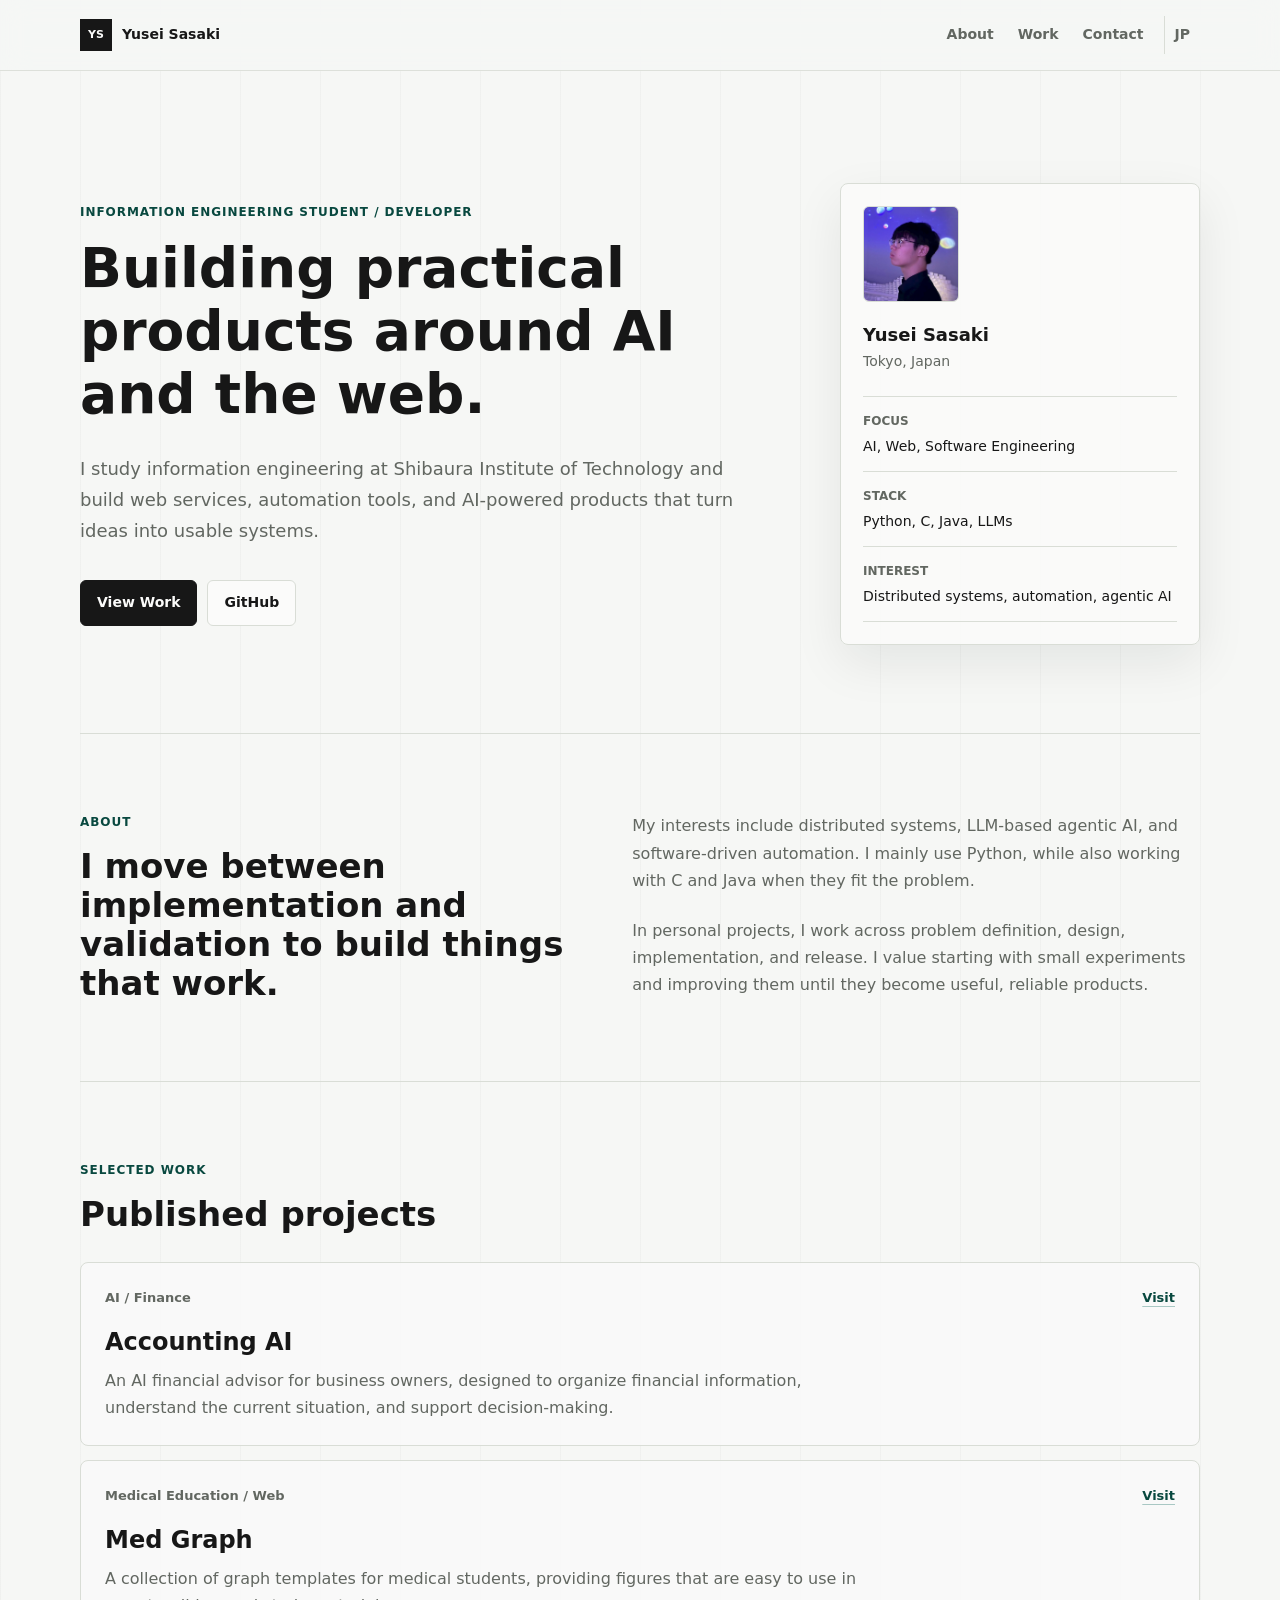
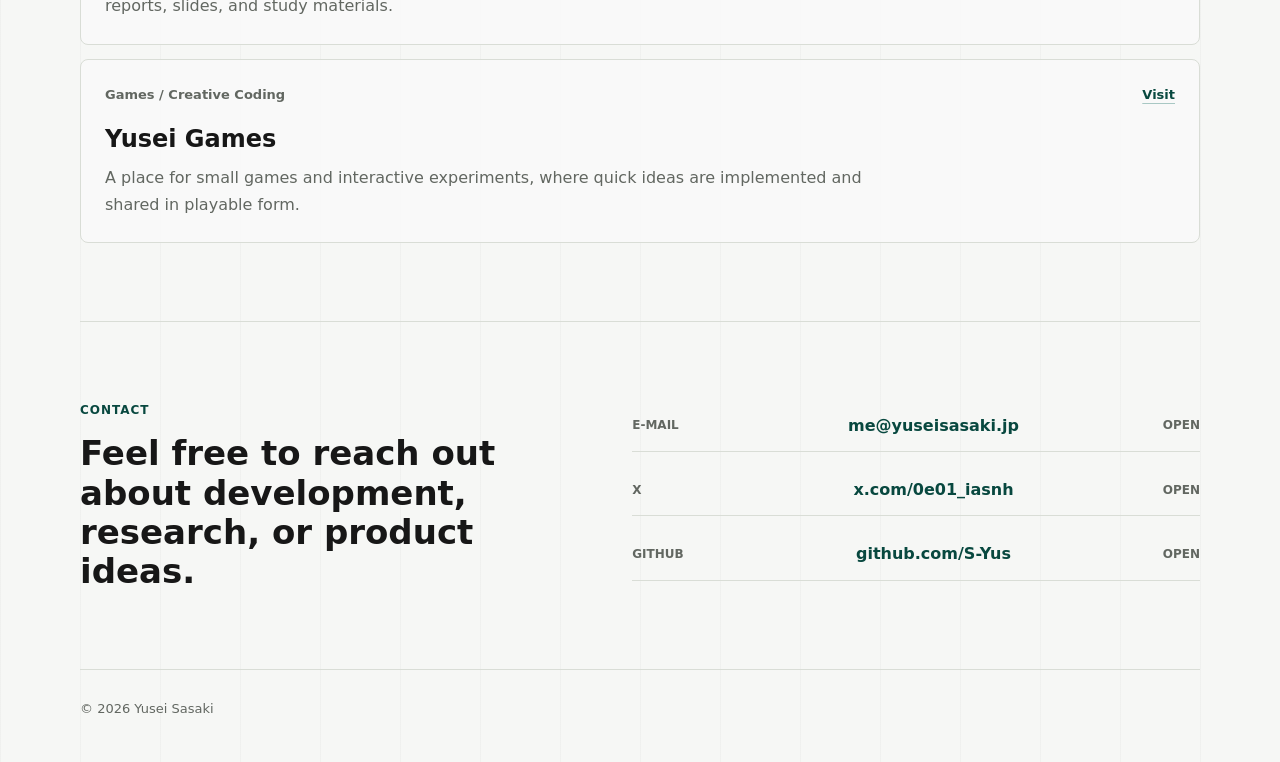
==== en.html @ b70afaa2 "Add English portfolio page" ====
<!DOCTYPE html>
<html lang="en">
<head>
  <meta charset="UTF-8" />
  <meta name="viewport" content="width=device-width, initial-scale=1.0" />
  <meta
    name="description"
    content="Portfolio of Yusei Sasaki, an information engineering student building software around AI, web development, distributed systems, automation, and agentic AI."
  />
  <meta property="og:title" content="Yusei Sasaki | Portfolio" />
  <meta
    property="og:description"
    content="Selected work and profile of Yusei Sasaki, focused on AI, web, and software engineering."
  />
  <meta property="og:type" content="website" />
  <meta property="og:url" content="https://yuseisasaki.jp/en.html" />
  <title>Yusei Sasaki | Portfolio</title>
  <link rel="alternate" hreflang="ja" href="https://yuseisasaki.jp/" />
  <link rel="alternate" hreflang="en" href="https://yuseisasaki.jp/en.html" />
  <link rel="preconnect" href="https://github.com" />
  <link rel="stylesheet" href="style.css?v=20260716-1" />
</head>
<body>
  <header class="site-header">
    <a class="brand" href="#top" aria-label="Yusei Sasaki home">
      <span class="brand-mark">YS</span>
      <span>Yusei Sasaki</span>
    </a>
    <nav class="nav" aria-label="Primary navigation">
      <a href="#about">About</a>
      <a href="#work">Work</a>
      <a href="#contact">Contact</a>
      <a class="language-link" href="index.html" lang="ja">JP</a>
    </nav>
  </header>

  <main id="top">
    <section class="hero" aria-labelledby="hero-title">
      <div class="hero-copy">
        <p class="eyebrow">Information Engineering Student / Developer</p>
        <h1 id="hero-title">Building practical products around AI and the web.</h1>
        <p class="lead">
          I study information engineering at Shibaura Institute of Technology and build web services,
          automation tools, and AI-powered products that turn ideas into usable systems.
        </p>
        <div class="hero-actions" aria-label="Links">
          <a class="button primary" href="#work">View Work</a>
          <a class="button" href="https://github.com/S-Yus" target="_blank" rel="noopener noreferrer">
            GitHub
          </a>
        </div>
      </div>

      <aside class="profile-panel" aria-label="Profile summary">
        <img
          class="avatar"
          src="assets/profile.jpg"
          alt="Yusei Sasaki"
          width="96"
          height="96"
        />
        <div>
          <p class="profile-name">Yusei Sasaki</p>
          <p class="profile-text">Tokyo, Japan</p>
        </div>
        <dl class="facts">
          <div>
            <dt>Focus</dt>
            <dd>AI, Web, Software Engineering</dd>
          </div>
          <div>
            <dt>Stack</dt>
            <dd>Python, C, Java, LLMs</dd>
          </div>
          <div>
            <dt>Interest</dt>
            <dd>Distributed systems, automation, agentic AI</dd>
          </div>
        </dl>
      </aside>
    </section>

    <section id="about" class="section split-section">
      <div>
        <p class="section-label">About</p>
        <h2>I move between implementation and validation to build things that work.</h2>
      </div>
      <div class="section-body">
        <p>
          My interests include distributed systems, LLM-based agentic AI, and software-driven automation.
          I mainly use Python, while also working with C and Java when they fit the problem.
        </p>
        <p>
          In personal projects, I work across problem definition, design, implementation, and release.
          I value starting with small experiments and improving them until they become useful, reliable products.
        </p>
      </div>
    </section>

    <section id="work" class="section">
      <div class="section-heading">
        <p class="section-label">Selected Work</p>
        <h2>Published projects</h2>
      </div>

      <div class="project-list">
        <article class="project-card">
          <div class="project-meta">
            <span>AI / Finance</span>
            <a href="https://accounting-ai.jp" target="_blank" rel="noopener noreferrer">Visit</a>
          </div>
          <h3>Accounting AI</h3>
          <p>
            An AI financial advisor for business owners, designed to organize financial information,
            understand the current situation, and support decision-making.
          </p>
        </article>

        <article class="project-card">
          <div class="project-meta">
            <span>Medical Education / Web</span>
            <a href="https://med-graph.com" target="_blank" rel="noopener noreferrer">Visit</a>
          </div>
          <h3>Med Graph</h3>
          <p>
            A collection of graph templates for medical students, providing figures that are easy to use
            in reports, slides, and study materials.
          </p>
        </article>

        <article class="project-card">
          <div class="project-meta">
            <span>Games / Creative Coding</span>
            <a href="https://yusei-games.com" target="_blank" rel="noopener noreferrer">Visit</a>
          </div>
          <h3>Yusei Games</h3>
          <p>
            A place for small games and interactive experiments, where quick ideas are implemented and
            shared in playable form.
          </p>
        </article>
      </div>
    </section>

    <section id="contact" class="section contact-section">
      <div>
        <p class="section-label">Contact</p>
        <h2>Feel free to reach out about development, research, or product ideas.</h2>
      </div>
      <div class="contact-links">
        <a href="mailto:me@yuseisasaki.jp">
          <span>E-mail</span>
          me@yuseisasaki.jp
        </a>
        <a href="https://x.com/0e01_iasnh?s=11" target="_blank" rel="noopener noreferrer">
          <span>X</span>
          x.com/0e01_iasnh
        </a>
        <a href="https://github.com/S-Yus" target="_blank" rel="noopener noreferrer">
          <span>GitHub</span>
          github.com/S-Yus
        </a>
      </div>
    </section>
  </main>

  <footer class="footer">
    <p>&copy; <span id="year"></span> Yusei Sasaki</p>
  </footer>

  <script src="script.js?v=20260613-1"></script>
</body>
</html>
---- style.css ----
:root {
  --bg: #f6f7f5;
  --surface: #fbfbfa;
  --surface-strong: #ffffff;
  --ink: #171717;
  --muted: #626761;
  --line: #d9ddd6;
  --accent: #0f6b5f;
  --accent-dark: #08483f;
  --shadow: 0 18px 50px rgba(17, 24, 22, 0.08);
}

* {
  box-sizing: border-box;
}

html {
  scroll-behavior: smooth;
  scroll-padding-top: 96px;
}

body {
  margin: 0;
  font-family: Inter, ui-sans-serif, system-ui, -apple-system, BlinkMacSystemFont, "Segoe UI", sans-serif;
  color: var(--ink);
  background:
    linear-gradient(90deg, rgba(23, 23, 23, 0.026) 1px, transparent 1px),
    var(--bg);
  background-size: 80px 80px;
  line-height: 1.7;
  text-rendering: optimizeLegibility;
}

img {
  display: block;
  max-width: 100%;
}

a {
  color: inherit;
  text-decoration: none;
}

a:focus-visible,
button:focus-visible {
  outline: 3px solid rgba(15, 107, 95, 0.28);
  outline-offset: 3px;
}

.site-header {
  position: sticky;
  top: 0;
  z-index: 20;
  display: flex;
  align-items: center;
  justify-content: space-between;
  gap: 24px;
  padding: 16px max(24px, calc((100vw - 1120px) / 2));
  background: rgba(246, 247, 245, 0.9);
  border-bottom: 1px solid rgba(217, 221, 214, 0.86);
  backdrop-filter: blur(14px);
}

.brand {
  display: inline-flex;
  align-items: center;
  gap: 10px;
  min-width: max-content;
  font-size: 14px;
  font-weight: 700;
}

.brand-mark {
  display: grid;
  place-items: center;
  width: 32px;
  height: 32px;
  border: 1px solid var(--ink);
  background: var(--ink);
  color: var(--surface);
  font-size: 11px;
}

.nav {
  display: flex;
  align-items: center;
  gap: 4px;
}

.nav a {
  padding: 7px 10px;
  color: var(--muted);
  font-size: 14px;
  font-weight: 600;
}

.nav a:hover {
  color: var(--ink);
}

.language-link {
  margin-left: 6px;
  border-left: 1px solid var(--line);
  padding-left: 16px;
}

main {
  width: min(1120px, calc(100% - 48px));
  margin: 0 auto;
}

.hero {
  display: grid;
  grid-template-columns: minmax(0, 1fr) 360px;
  gap: 64px;
  align-items: center;
  padding: 112px 0 88px;
}

.hero-copy {
  max-width: 720px;
}

.eyebrow,
.section-label {
  margin: 0 0 14px;
  color: var(--accent-dark);
  font-size: 12px;
  font-weight: 800;
  letter-spacing: 0.08em;
  text-transform: uppercase;
  word-break: keep-all;
}

.hero h1,
.section h2 {
  margin: 0;
  max-width: 760px;
  font-weight: 760;
  line-height: 1.15;
}

.hero h1 {
  font-size: clamp(44px, 4.3vw, 56px);
  max-width: 720px;
}

.keep-word {
  white-space: nowrap;
}

.lead {
  max-width: 670px;
  margin: 28px 0 0;
  color: var(--muted);
  font-size: 18px;
}

.hero-actions {
  display: flex;
  flex-wrap: wrap;
  gap: 10px;
  margin-top: 34px;
}

.button {
  display: inline-flex;
  align-items: center;
  justify-content: center;
  min-height: 44px;
  padding: 10px 16px;
  border: 1px solid var(--line);
  border-radius: 6px;
  background: var(--surface);
  color: var(--ink);
  font-size: 14px;
  font-weight: 750;
  transition: border-color 160ms ease, background 160ms ease, color 160ms ease, transform 160ms ease;
}

.button:hover {
  border-color: var(--ink);
  transform: translateY(-1px);
}

.button.primary {
  border-color: var(--ink);
  background: var(--ink);
  color: var(--surface);
}

.button.primary:hover {
  background: var(--accent-dark);
  border-color: var(--accent-dark);
}

.profile-panel {
  padding: 22px;
  border: 1px solid var(--line);
  border-radius: 8px;
  background: rgba(251, 251, 250, 0.9);
  box-shadow: var(--shadow);
}

.avatar {
  width: 96px;
  height: 96px;
  border-radius: 6px;
  border: 1px solid var(--line);
  background: var(--surface-strong);
  object-fit: cover;
}

.profile-name {
  margin: 18px 0 0;
  font-size: 18px;
  font-weight: 780;
}

.profile-text {
  margin: 0;
  color: var(--muted);
  font-size: 14px;
}

.facts {
  display: grid;
  gap: 0;
  margin: 22px 0 0;
  border-top: 1px solid var(--line);
}

.facts div {
  padding: 14px 0;
  border-bottom: 1px solid var(--line);
}

.facts dt {
  color: var(--muted);
  font-size: 12px;
  font-weight: 750;
  text-transform: uppercase;
}

.facts dd {
  margin: 4px 0 0;
  font-size: 14px;
  line-height: 1.55;
  word-break: keep-all;
}

.section {
  padding: 78px 0;
  border-top: 1px solid var(--line);
}

.split-section,
.contact-section {
  display: grid;
  grid-template-columns: 0.86fr 1fr;
  gap: 64px;
}

.section h2 {
  font-size: 34px;
}

.section-body {
  display: grid;
  gap: 18px;
}

.section-body p {
  margin: 0;
  color: var(--muted);
}

.section-heading {
  margin-bottom: 28px;
}

.project-list {
  display: grid;
  gap: 14px;
}

.project-card {
  padding: 24px;
  border: 1px solid var(--line);
  border-radius: 8px;
  background: rgba(251, 251, 250, 0.82);
  transition: border-color 160ms ease, background 160ms ease, transform 160ms ease;
}

.project-card:hover {
  border-color: rgba(23, 23, 23, 0.55);
  background: var(--surface-strong);
  transform: translateY(-2px);
}

.project-meta {
  display: flex;
  align-items: center;
  justify-content: space-between;
  gap: 16px;
  margin-bottom: 18px;
  color: var(--muted);
  font-size: 13px;
  font-weight: 700;
  word-break: keep-all;
}

.project-meta a {
  color: var(--accent-dark);
  text-decoration: underline;
  text-decoration-color: rgba(15, 107, 95, 0.34);
  text-underline-offset: 4px;
}

.project-card h3 {
  margin: 0;
  font-size: 24px;
  line-height: 1.25;
}

.project-card p {
  max-width: 760px;
  margin: 10px 0 0;
  color: var(--muted);
}

.contact-links {
  display: grid;
  align-content: start;
  gap: 12px;
}

.contact-links a {
  display: flex;
  align-items: center;
  justify-content: space-between;
  gap: 18px;
  min-height: 52px;
  padding: 12px 0;
  border-bottom: 1px solid var(--line);
  color: var(--accent-dark);
  font-weight: 750;
}

.contact-links span {
  min-width: 72px;
  color: var(--muted);
  font-size: 12px;
  font-weight: 800;
  text-transform: uppercase;
  word-break: keep-all;
}

.contact-links a::after {
  content: "open";
  color: var(--muted);
  font-size: 12px;
  font-weight: 700;
  text-transform: uppercase;
}

.footer {
  width: min(1120px, calc(100% - 48px));
  margin: 0 auto;
  padding: 28px 0 42px;
  border-top: 1px solid var(--line);
  color: var(--muted);
  font-size: 13px;
}

.footer p {
  margin: 0;
}

@media (max-width: 900px) {
  .hero,
  .split-section,
  .contact-section {
    grid-template-columns: 1fr;
    gap: 34px;
  }

  .hero {
    min-height: auto;
    padding: 72px 0 64px;
  }

  .profile-panel {
    max-width: 520px;
  }

  .hero h1 {
    font-size: 48px;
  }
}

@media (max-width: 620px) {
  .site-header {
    align-items: flex-start;
    flex-direction: column;
    gap: 12px;
    padding: 14px 20px;
  }

  .nav {
    width: 100%;
    justify-content: space-between;
  }

  .nav a {
    padding-inline: 0;
  }

  .language-link {
    margin-left: 0;
    border-left: 0;
    padding-left: 0;
  }

  main,
  .footer {
    width: min(100% - 32px, 1120px);
  }

  .hero {
    padding-top: 54px;
  }

  .hero h1 {
    font-size: 38px;
  }

  .section {
    padding: 58px 0;
  }

  .section h2 {
    font-size: 28px;
  }

  .project-card {
    padding: 20px;
  }

  .project-meta {
    align-items: flex-start;
    flex-direction: column;
    gap: 8px;
  }

  .contact-links a {
    align-items: flex-start;
    flex-direction: column;
    gap: 4px;
  }
}
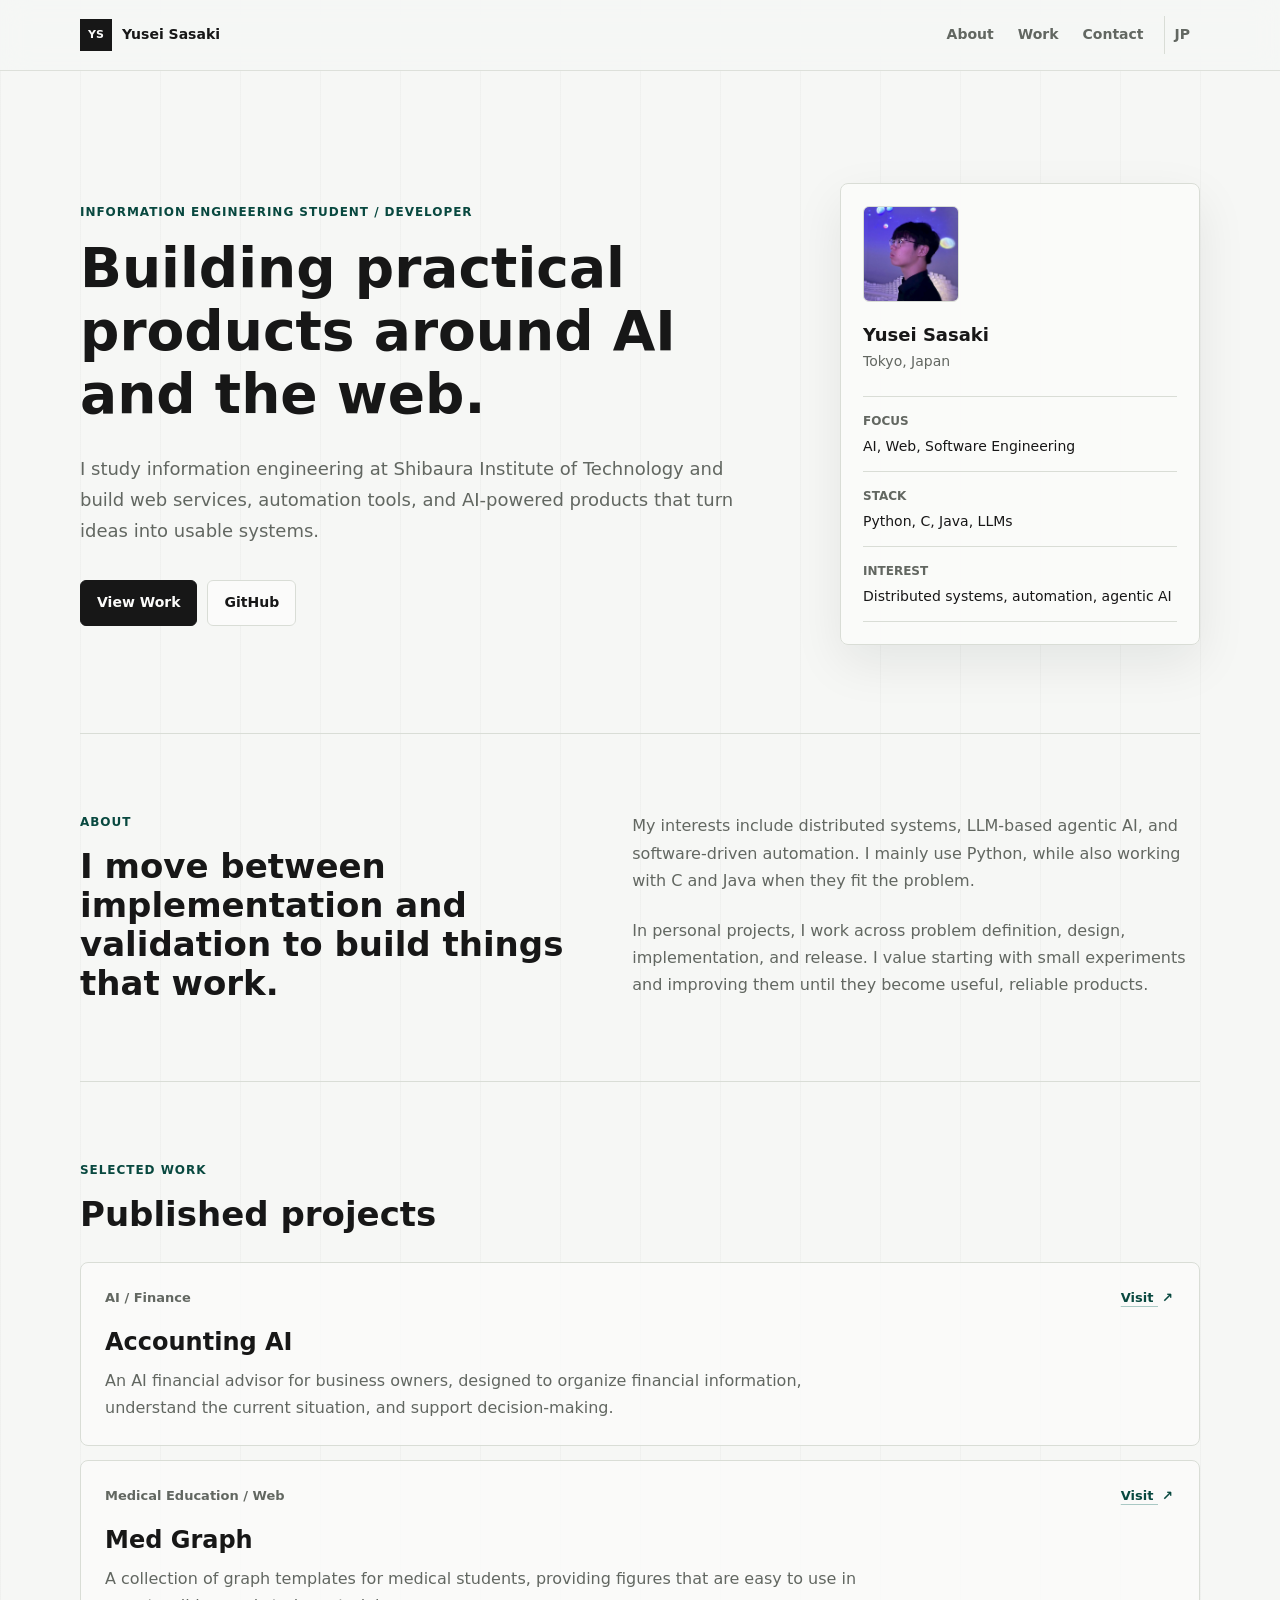
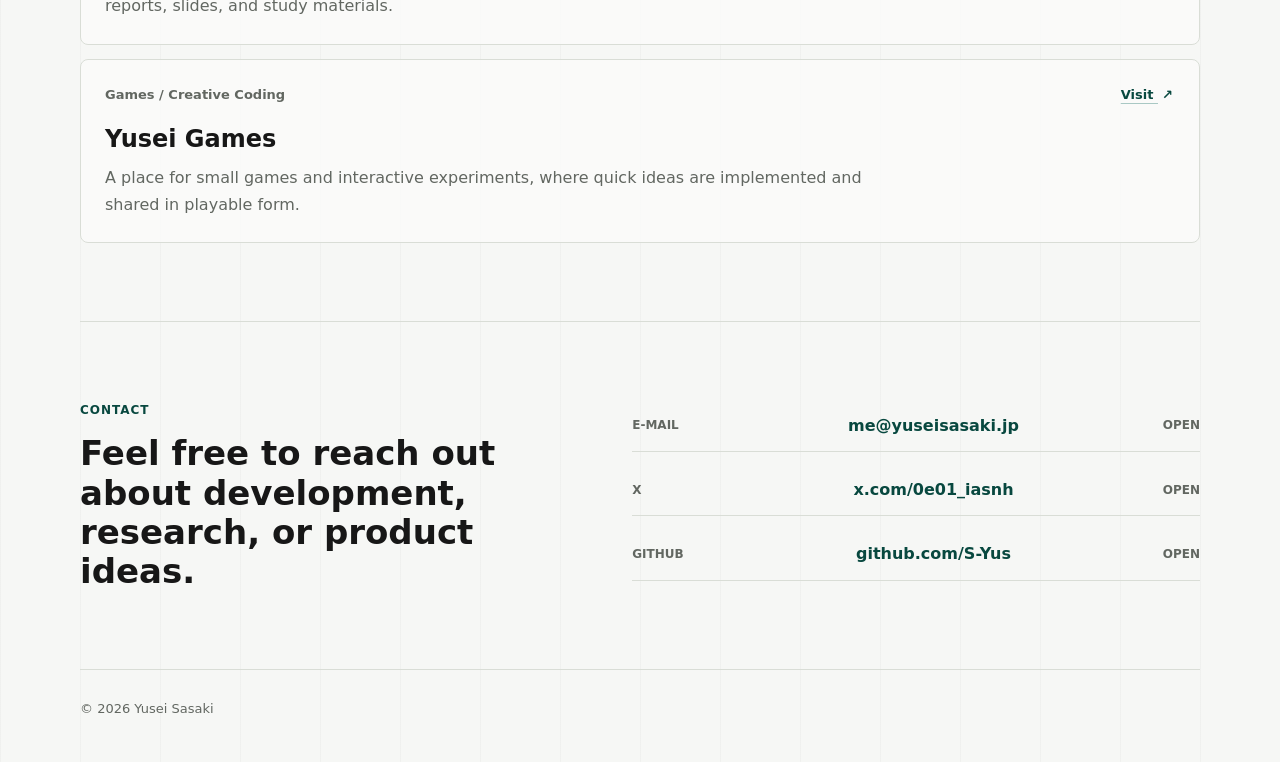
==== commit bd9d53c9: "Add subtle motion and active section navigation" ====
--- a/en.html
+++ b/en.html
@@ -18,9 +18,10 @@
   <link rel="alternate" hreflang="ja" href="https://yuseisasaki.jp/" />
   <link rel="alternate" hreflang="en" href="https://yuseisasaki.jp/en.html" />
   <link rel="preconnect" href="https://github.com" />
-  <link rel="stylesheet" href="style.css?v=20260716-1" />
+  <link rel="stylesheet" href="style.css?v=20261114-1" />
 </head>
 <body>
+  <div class="grid-signals" aria-hidden="true"><i></i><i></i><i></i></div>
   <header class="site-header">
     <a class="brand" href="#top" aria-label="Yusei Sasaki home">
       <span class="brand-mark">YS</span>
@@ -107,7 +108,7 @@
         <article class="project-card">
           <div class="project-meta">
             <span>AI / Finance</span>
-            <a href="https://accounting-ai.jp" target="_blank" rel="noopener noreferrer">Visit</a>
+            <a href="https://accounting-ai.jp" target="_blank" rel="noopener noreferrer">Visit <span class="visit-arrow" aria-hidden="true">&#8599;</span></a>
           </div>
           <h3>Accounting AI</h3>
           <p>
@@ -119,7 +120,7 @@
         <article class="project-card">
           <div class="project-meta">
             <span>Medical Education / Web</span>
-            <a href="https://med-graph.com" target="_blank" rel="noopener noreferrer">Visit</a>
+            <a href="https://med-graph.com" target="_blank" rel="noopener noreferrer">Visit <span class="visit-arrow" aria-hidden="true">&#8599;</span></a>
           </div>
           <h3>Med Graph</h3>
           <p>
@@ -131,7 +132,7 @@
         <article class="project-card">
           <div class="project-meta">
             <span>Games / Creative Coding</span>
-            <a href="https://yusei-games.com" target="_blank" rel="noopener noreferrer">Visit</a>
+            <a href="https://yusei-games.com" target="_blank" rel="noopener noreferrer">Visit <span class="visit-arrow" aria-hidden="true">&#8599;</span></a>
           </div>
           <h3>Yusei Games</h3>
           <p>
@@ -168,6 +169,6 @@
     <p>&copy; <span id="year"></span> Yusei Sasaki</p>
   </footer>
 
-  <script src="script.js?v=20260613-1"></script>
+  <script src="script.js?v=20261114-1"></script>
 </body>
 </html>
--- a/style.css
+++ b/style.css
@@ -16,10 +16,11 @@
 
 html {
   scroll-behavior: smooth;
-  scroll-padding-top: 96px;
+  scroll-padding-top: var(--anchor-offset, 96px);
 }
 
 body {
+  isolation: isolate;
   margin: 0;
   font-family: Inter, ui-sans-serif, system-ui, -apple-system, BlinkMacSystemFont, "Segoe UI", sans-serif;
   color: var(--ink);
@@ -88,6 +89,7 @@
 }
 
 .nav a {
+  position: relative;
   padding: 7px 10px;
   color: var(--muted);
   font-size: 14px;
@@ -96,6 +98,27 @@
 
 .nav a:hover {
   color: var(--ink);
+}
+
+.nav a[aria-current="location"] {
+  color: var(--accent-dark);
+}
+
+.nav a[href^="#"]::after {
+  content: "";
+  position: absolute;
+  bottom: 1px;
+  left: 10px;
+  right: 10px;
+  height: 2px;
+  background: var(--accent);
+  transform: scaleX(0);
+  transform-origin: left;
+  transition: transform 180ms ease;
+}
+
+.nav a[aria-current="location"]::after {
+  transform: scaleX(1);
 }
 
 .language-link {
@@ -105,6 +128,8 @@
 }
 
 main {
+  position: relative;
+  z-index: 1;
   width: min(1120px, calc(100% - 48px));
   margin: 0 auto;
 }
@@ -285,17 +310,64 @@
 }
 
 .project-card {
+  position: relative;
   padding: 24px;
   border: 1px solid var(--line);
   border-radius: 8px;
   background: rgba(251, 251, 250, 0.82);
-  transition: border-color 160ms ease, background 160ms ease, transform 160ms ease;
-}
-
-.project-card:hover {
+  transition: border-color 160ms ease, background 160ms ease;
+}
+
+.project-card:focus-within,
+.project-card:active {
   border-color: rgba(23, 23, 23, 0.55);
   background: var(--surface-strong);
-  transform: translateY(-2px);
+}
+
+.project-card::before {
+  content: "";
+  position: absolute;
+  top: 20px;
+  bottom: 20px;
+  left: -1px;
+  width: 2px;
+  background: var(--accent);
+  transform: scaleY(0);
+  transform-origin: top;
+  transition: transform 220ms ease;
+  pointer-events: none;
+}
+
+.visit-arrow {
+  display: inline-block;
+  width: 1em;
+  margin-left: 4px;
+  transition: transform 180ms ease;
+}
+
+.project-card:focus-within::before,
+.project-card:active::before {
+  transform: scaleY(1);
+}
+
+.project-card:focus-within .visit-arrow,
+.project-card:active .visit-arrow {
+  transform: translate(2px, -2px);
+}
+
+@media (hover: hover) and (pointer: fine) {
+  .project-card:hover {
+    border-color: rgba(23, 23, 23, 0.55);
+    background: var(--surface-strong);
+  }
+
+  .project-card:hover::before {
+    transform: scaleY(1);
+  }
+
+  .project-card:hover .visit-arrow {
+    transform: translate(2px, -2px);
+  }
 }
 
 .project-meta {
@@ -365,6 +437,8 @@
 }
 
 .footer {
+  position: relative;
+  z-index: 1;
   width: min(1120px, calc(100% - 48px));
   margin: 0 auto;
   padding: 28px 0 42px;
@@ -400,6 +474,14 @@
 }
 
 @media (max-width: 620px) {
+  html {
+    scroll-padding-top: var(--anchor-offset, 136px);
+  }
+
+  .nav a[href^="#"]::after {
+    left: 0;
+    right: 0;
+  }
   .site-header {
     align-items: flex-start;
     flex-direction: column;
@@ -459,3 +541,74 @@
     gap: 4px;
   }
 }
+
+.grid-signals {
+  position: fixed;
+  inset: 0;
+  overflow: hidden;
+  z-index: 0;
+  pointer-events: none;
+}
+
+.grid-signals i {
+  position: absolute;
+  top: 0;
+  left: 80px;
+  width: 1px;
+  height: 100px;
+  background: linear-gradient(transparent, rgba(15, 107, 95, 0.35), transparent);
+  opacity: 0;
+}
+
+.grid-signals i:nth-child(2) {
+  left: 320px;
+  animation-delay: 100ms;
+}
+
+.grid-signals i:nth-child(3) {
+  left: 800px;
+  animation-delay: 200ms;
+}
+
+@keyframes grid-pass {
+  0% { transform: translateY(-100px); opacity: 0; }
+  15%, 65% { opacity: 1; }
+  100% { transform: translateY(85vh); opacity: 0; }
+}
+
+@keyframes intro-enter {
+  from { opacity: 0.35; transform: translateY(8px); }
+  to { opacity: 1; transform: translateY(0); }
+}
+
+@media (prefers-reduced-motion: no-preference) {
+  .grid-signals i {
+    animation-name: grid-pass;
+    animation-duration: 1000ms;
+    animation-timing-function: ease-out;
+    animation-fill-mode: both;
+  }
+
+  .hero h1,
+  .hero .lead,
+  .hero-actions,
+  .profile-panel {
+    animation: intro-enter 360ms ease-out backwards;
+  }
+
+  .hero .lead { animation-delay: 60ms; }
+  .hero-actions { animation-delay: 120ms; }
+  .profile-panel { animation-delay: 180ms; }
+}
+
+@media (prefers-reduced-motion: reduce) {
+  html { scroll-behavior: auto; }
+
+  .nav a::after,
+  .button,
+  .project-card,
+  .project-card::before,
+  .visit-arrow {
+    transition: none;
+  }
+}
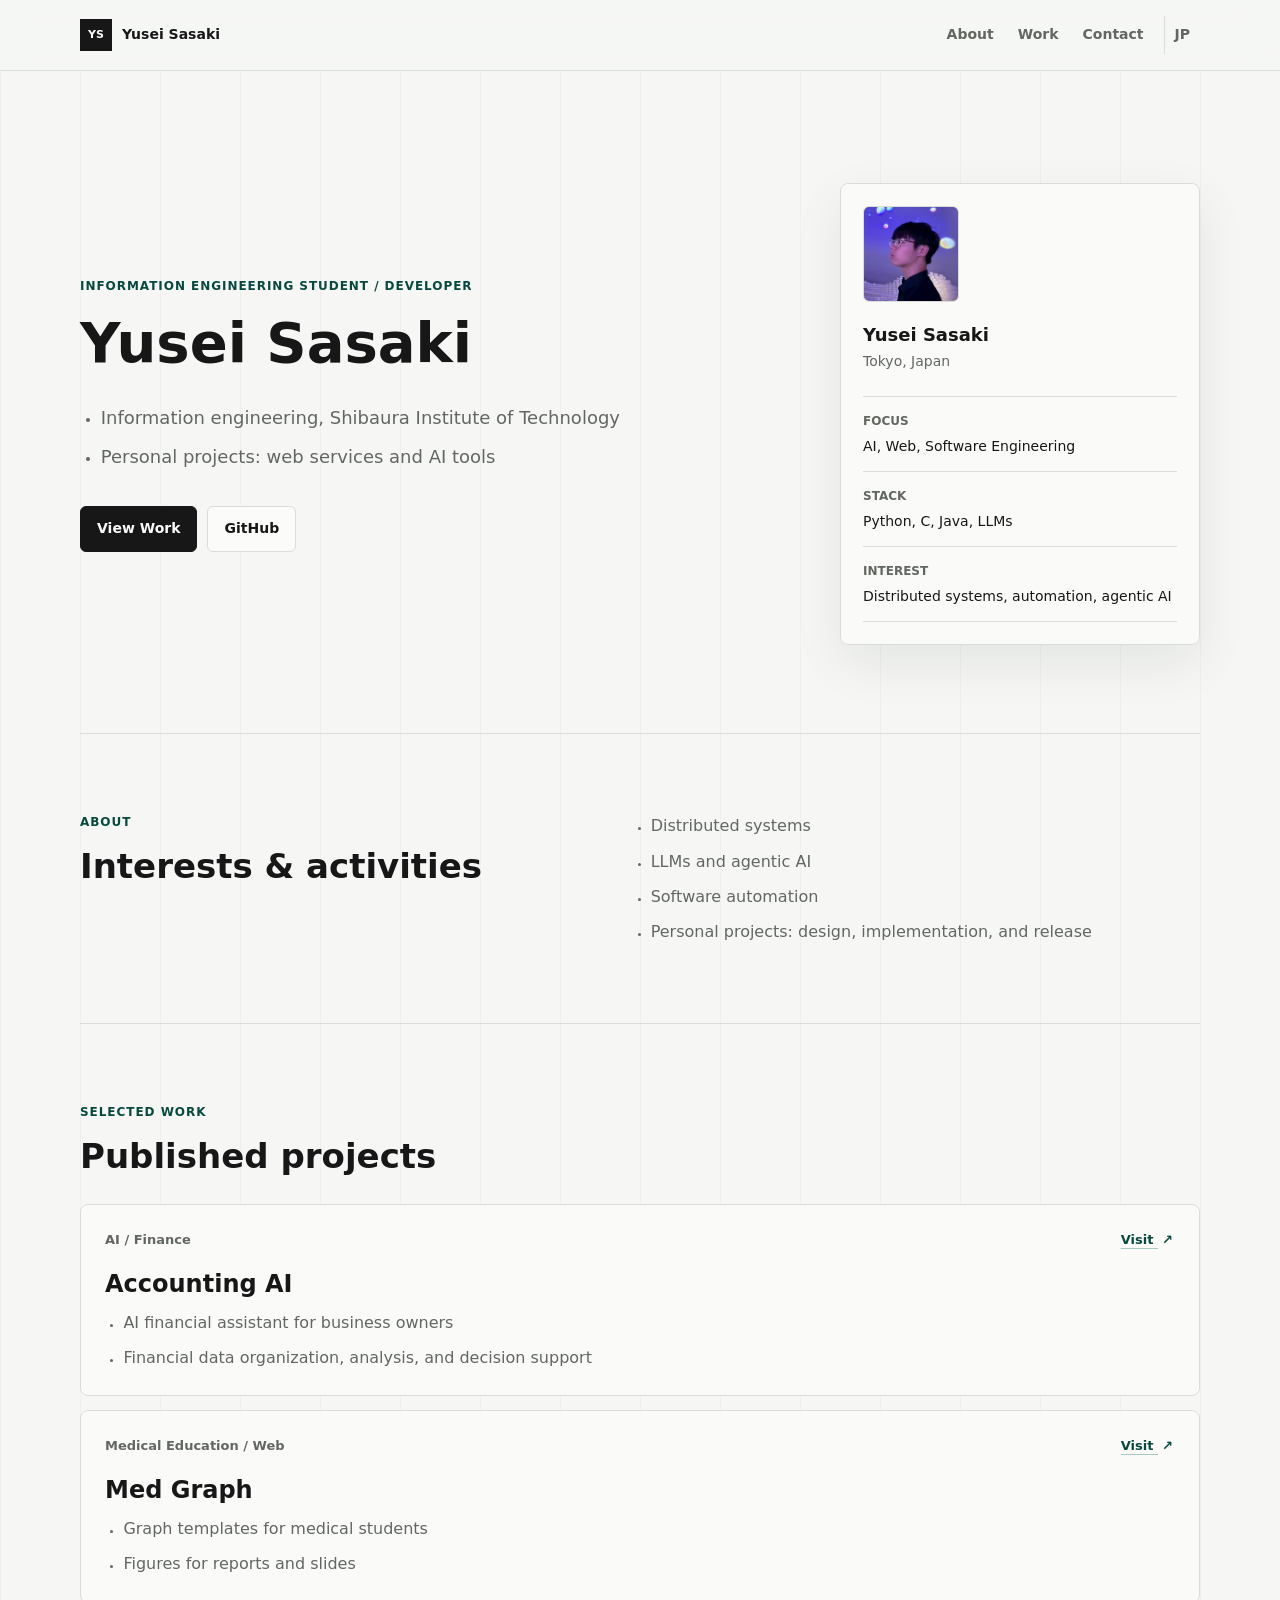
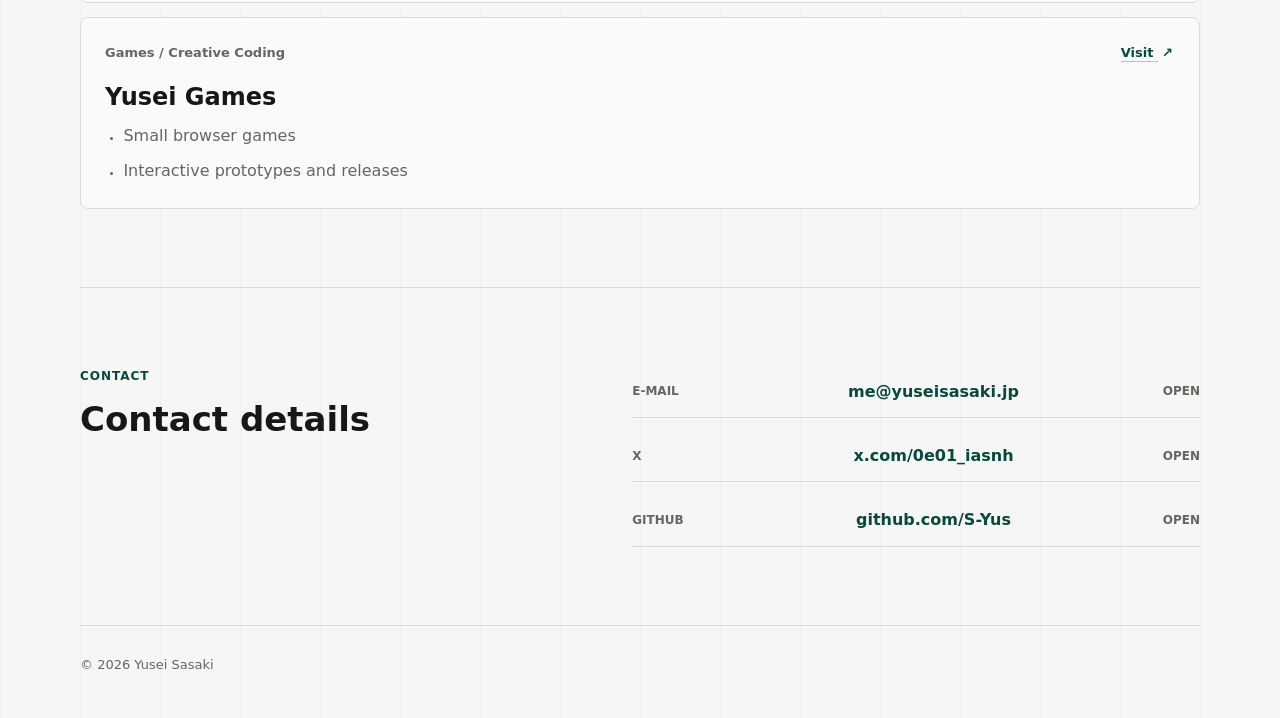
==== commit 3e8c86f2: "Replace promotional copy with concise profile facts" ====
--- a/en.html
+++ b/en.html
@@ -18,7 +18,7 @@
   <link rel="alternate" hreflang="ja" href="https://yuseisasaki.jp/" />
   <link rel="alternate" hreflang="en" href="https://yuseisasaki.jp/en.html" />
   <link rel="preconnect" href="https://github.com" />
-  <link rel="stylesheet" href="style.css?v=20261114-1" />
+  <link rel="stylesheet" href="style.css?v=20261114-2" />
 </head>
 <body>
   <div class="grid-signals" aria-hidden="true"><i></i><i></i><i></i></div>
@@ -39,11 +39,11 @@
     <section class="hero" aria-labelledby="hero-title">
       <div class="hero-copy">
         <p class="eyebrow">Information Engineering Student / Developer</p>
-        <h1 id="hero-title">Building practical products around AI and the web.</h1>
-        <p class="lead">
-          I study information engineering at Shibaura Institute of Technology and build web services,
-          automation tools, and AI-powered products that turn ideas into usable systems.
-        </p>
+        <h1 id="hero-title">Yusei Sasaki</h1>
+        <ul class="fact-list lead">
+          <li>Information engineering, Shibaura Institute of Technology</li>
+          <li>Personal projects: web services and AI tools</li>
+        </ul>
         <div class="hero-actions" aria-label="Links">
           <a class="button primary" href="#work">View Work</a>
           <a class="button" href="https://github.com/S-Yus" target="_blank" rel="noopener noreferrer">
@@ -84,17 +84,15 @@
     <section id="about" class="section split-section">
       <div>
         <p class="section-label">About</p>
-        <h2>I move between implementation and validation to build things that work.</h2>
+        <h2>Interests &amp; activities</h2>
       </div>
       <div class="section-body">
-        <p>
-          My interests include distributed systems, LLM-based agentic AI, and software-driven automation.
-          I mainly use Python, while also working with C and Java when they fit the problem.
-        </p>
-        <p>
-          In personal projects, I work across problem definition, design, implementation, and release.
-          I value starting with small experiments and improving them until they become useful, reliable products.
-        </p>
+        <ul class="fact-list">
+          <li>Distributed systems</li>
+          <li>LLMs and agentic AI</li>
+          <li>Software automation</li>
+          <li>Personal projects: design, implementation, and release</li>
+        </ul>
       </div>
     </section>
 
@@ -111,10 +109,10 @@
             <a href="https://accounting-ai.jp" target="_blank" rel="noopener noreferrer">Visit <span class="visit-arrow" aria-hidden="true">&#8599;</span></a>
           </div>
           <h3>Accounting AI</h3>
-          <p>
-            An AI financial advisor for business owners, designed to organize financial information,
-            understand the current situation, and support decision-making.
-          </p>
+          <ul class="fact-list">
+            <li>AI financial assistant for business owners</li>
+            <li>Financial data organization, analysis, and decision support</li>
+          </ul>
         </article>
 
         <article class="project-card">
@@ -123,10 +121,10 @@
             <a href="https://med-graph.com" target="_blank" rel="noopener noreferrer">Visit <span class="visit-arrow" aria-hidden="true">&#8599;</span></a>
           </div>
           <h3>Med Graph</h3>
-          <p>
-            A collection of graph templates for medical students, providing figures that are easy to use
-            in reports, slides, and study materials.
-          </p>
+          <ul class="fact-list">
+            <li>Graph templates for medical students</li>
+            <li>Figures for reports and slides</li>
+          </ul>
         </article>
 
         <article class="project-card">
@@ -135,10 +133,10 @@
             <a href="https://yusei-games.com" target="_blank" rel="noopener noreferrer">Visit <span class="visit-arrow" aria-hidden="true">&#8599;</span></a>
           </div>
           <h3>Yusei Games</h3>
-          <p>
-            A place for small games and interactive experiments, where quick ideas are implemented and
-            shared in playable form.
-          </p>
+          <ul class="fact-list">
+            <li>Small browser games</li>
+            <li>Interactive prototypes and releases</li>
+          </ul>
         </article>
       </div>
     </section>
@@ -146,7 +144,7 @@
     <section id="contact" class="section contact-section">
       <div>
         <p class="section-label">Contact</p>
-        <h2>Feel free to reach out about development, research, or product ideas.</h2>
+        <h2>Contact details</h2>
       </div>
       <div class="contact-links">
         <a href="mailto:me@yuseisasaki.jp">
--- a/style.css
+++ b/style.css
@@ -166,12 +166,22 @@
 }
 
 .hero h1 {
-  font-size: clamp(44px, 4.3vw, 56px);
+  font-size: 56px;
   max-width: 720px;
 }
 
-.keep-word {
-  white-space: nowrap;
+.fact-list {
+  display: grid;
+  gap: 8px;
+  margin: 0;
+  padding-left: 1.15em;
+  color: var(--muted);
+  list-style-type: disc;
+}
+
+.fact-list li::marker {
+  color: var(--muted);
+  font-size: 0.7em;
 }
 
 .lead {
@@ -295,11 +305,6 @@
   gap: 18px;
 }
 
-.section-body p {
-  margin: 0;
-  color: var(--muted);
-}
-
 .section-heading {
   margin-bottom: 28px;
 }
@@ -395,7 +400,7 @@
   line-height: 1.25;
 }
 
-.project-card p {
+.project-card .fact-list {
   max-width: 760px;
   margin: 10px 0 0;
   color: var(--muted);
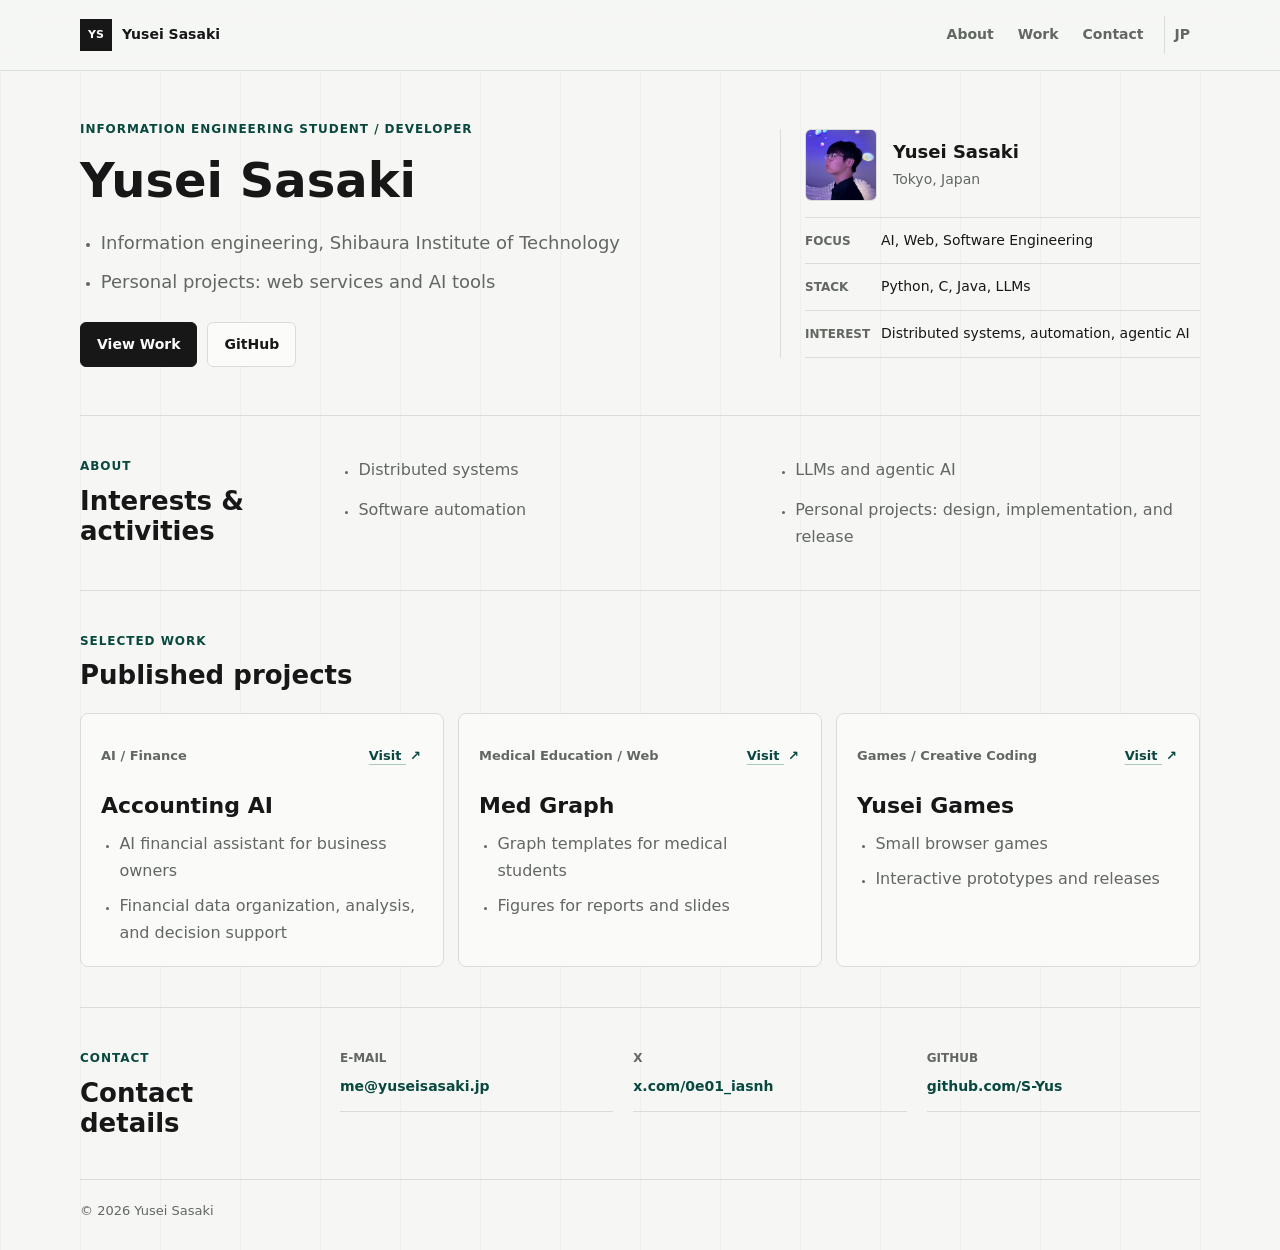
==== commit c966a141: "Tighten desktop layout and preserve short-page navigation" ====
--- a/en.html
+++ b/en.html
@@ -18,7 +18,7 @@
   <link rel="alternate" hreflang="ja" href="https://yuseisasaki.jp/" />
   <link rel="alternate" hreflang="en" href="https://yuseisasaki.jp/en.html" />
   <link rel="preconnect" href="https://github.com" />
-  <link rel="stylesheet" href="style.css?v=20261114-2" />
+  <link rel="stylesheet" href="style.css?v=20261114-3" />
 </head>
 <body>
   <div class="grid-signals" aria-hidden="true"><i></i><i></i><i></i></div>
@@ -167,6 +167,6 @@
     <p>&copy; <span id="year"></span> Yusei Sasaki</p>
   </footer>
 
-  <script src="script.js?v=20261114-1"></script>
+  <script src="script.js?v=20261114-2"></script>
 </body>
 </html>
--- a/style.css
+++ b/style.css
@@ -456,6 +456,91 @@
   margin: 0;
 }
 
+@media (min-width: 901px) {
+  .hero {
+    grid-template-columns: minmax(0, 1fr) 420px;
+    gap: 48px;
+    padding: 48px 0;
+  }
+
+  .hero h1 { font-size: 48px; }
+  .lead { margin-top: 20px; }
+  .hero-actions { margin-top: 24px; }
+
+  .profile-panel {
+    display: grid;
+    grid-template-columns: 72px minmax(0, 1fr);
+    align-items: center;
+    gap: 16px;
+    padding: 0 0 0 24px;
+    border: 0;
+    border-left: 1px solid var(--line);
+    border-radius: 0;
+    background: none;
+    box-shadow: none;
+  }
+
+  .avatar { width: 72px; height: 72px; }
+  .profile-name { margin: 0; }
+
+  .facts {
+    grid-column: 1 / -1;
+    margin: 0;
+  }
+
+  .facts div {
+    display: grid;
+    grid-template-columns: 64px minmax(0, 1fr);
+    gap: 12px;
+    align-items: baseline;
+    padding: 12px 0;
+  }
+
+  .facts dd { margin: 0; }
+  .section { padding: 40px 0; }
+  .section h2 { font-size: 26px; }
+  .section-label { margin-bottom: 10px; }
+  .section-heading { margin-bottom: 22px; }
+
+  .split-section,
+  .contact-section {
+    grid-template-columns: 220px minmax(0, 1fr);
+    gap: 40px;
+    align-items: start;
+  }
+
+  .section-body .fact-list {
+    grid-template-columns: repeat(2, minmax(0, 1fr));
+    column-gap: 32px;
+    row-gap: 12px;
+  }
+
+  .project-list { grid-template-columns: repeat(3, minmax(0, 1fr)); }
+  .project-card { padding: 20px; }
+  .project-card h3 { font-size: 22px; }
+  .project-meta { min-height: 44px; gap: 12px; margin-bottom: 14px; }
+  .project-meta a { flex-shrink: 0; }
+
+  .contact-links {
+    grid-template-columns: repeat(3, minmax(0, 1fr));
+    gap: 20px;
+  }
+
+  .contact-links a {
+    min-width: 0;
+    flex-direction: column;
+    align-items: flex-start;
+    justify-content: flex-start;
+    gap: 6px;
+    padding: 0 0 12px;
+    font-size: 14px;
+    overflow-wrap: anywhere;
+  }
+
+  .contact-links a::after { display: none; }
+  .footer { padding: 20px 0 28px; }
+}
+
 @media (max-width: 900px) {
   .hero,
   .split-section,
